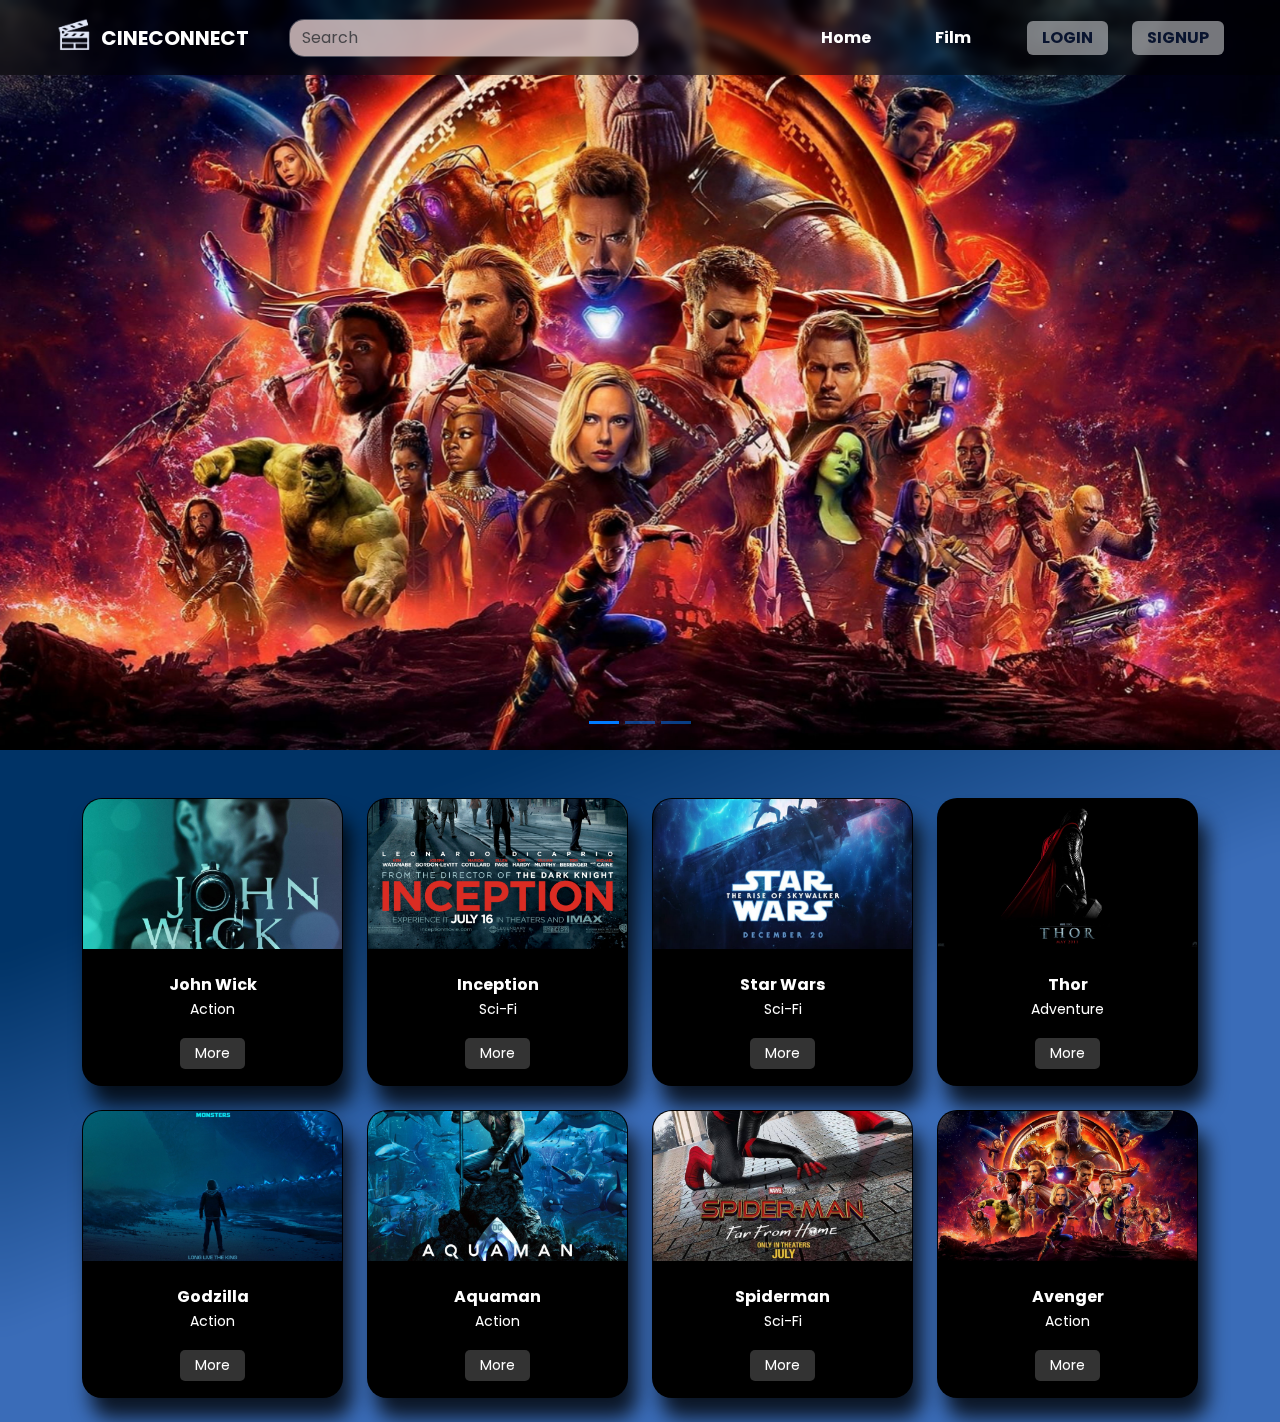
==== Front End/film.html @ a63e0bf9 "Updated" ====
<!DOCTYPE html>
<html lang="en">
<head>
    <meta charset="UTF-8">
    <meta name="viewport" content="width=device-width, initial-scale=1.0">
    <title>CINECONNECT</title>
    <link href="https://cdn.jsdelivr.net/npm/bootstrap@5.3.0/dist/css/bootstrap.min.css" rel="stylesheet">
    <link href="https://fonts.googleapis.com/css2?family=Poppins:wght@700&family=Roboto:wght@400&display=swap" rel="stylesheet">
    <link rel="stylesheet" href="https://cdnjs.cloudflare.com/ajax/libs/font-awesome/5.15.3/css/all.min.css" integrity="sha512-iBBXm8fW90+nuLcSKlbmrPcLa0OT92xO1BIsZ+ywDWZCvqsWgccV3gFoRBv0z+8dLJgyAHIhR35VZc2oM/gI1w==" crossorigin="anonymous" referrerpolicy="no-referrer" />
    <link rel="stylesheet" href="./css/style.css">
</head>
<body>
    <nav class="navbar navbar-expand-lg navbar-custom fixed">
        <!-- Logo and Brand Name -->
        <img class="logo" src="./assets/img/Logo.png" alt="Logo">
        <a class="navbar-brand d-flex align-items-center" href="./index.html">CINECONNECT</a>
    
        <!-- Search Bar -->
        <form class="d-flex ms-4">
            <div class="position-relative">
                <input class="form-control search-bar" type="search" placeholder="Search" aria-label="Search">
                <i class="fas fa-search search-icon"></i>
            </div>
        </form>
        <!-- Toggle button for mobile view -->
        <button class="navbar-toggler" type="button" data-bs-toggle="collapse" data-bs-target="#navbarNav" aria-controls="navbarNav" aria-expanded="false" aria-label="Toggle navigation">
            <span class="navbar-toggler-icon"></span>
        </button>
    
        <!-- Navbar Links and Buttons -->
        <div class="collapse navbar-collapse justify-content-end" id="navbarNav">
            <ul class="navbar-nav">
                <li class="nav-item">
                    <a class="nav-link me-5" href="./index.html">Home</a>
                </li>
                <li class="nav-item">
                    <a class="nav-link me-5" href="./film.html">Film</a>
                </li>
            </ul>
            <a href="./login.html" class="btn btn-login me-4">LOGIN</a>
            <a href="./signup.html" class="btn btn-signup me-2">SIGNUP</a>
        </div>
    </nav>
    
<div id="carouselExampleIndicators" class="carousel slide" data-bs-ride="carousel" data-bs-interval="2000">
    <div class="carousel-indicators">
        <button type="button" data-bs-target="#carouselExampleIndicators" data-bs-slide-to="0" class="active" aria-current="true" aria-label="Slide 1"></button>
        <button type="button" data-bs-target="#carouselExampleIndicators" data-bs-slide-to="1" aria-label="Slide 2"></button>
        <button type="button" data-bs-target="#carouselExampleIndicators" data-bs-slide-to="2" aria-label="Slide 3"></button>
    </div>
    <div class="carousel-inner">
        <div class="carousel-item active">
            <img src="./assets/img/Endgame.jpg" class="d-block w-100" alt="Image 1" height="750">
        </div>
        <div class="carousel-item">
            <img src="./assets/img/Spiderman.jpg" class="d-block w-100" alt="Image 2" height="750">
        </div>
        <div class="carousel-item">
            <img src="./assets/img/Thor.jpg" class="d-block w-100" alt="Image 3" height="750">
        </div>
    </div>

</div>

<div class="container mt-5">
    <div class="row" id="film-list">
    <!-- Movie Card: John Wick -->
    <div class="col-md-3 mb-4">
        <div class="card movie-card">
        <img src="assets/img/John.jpg" class="card-img-top" alt="John Wick">
        <div class="card-body text-center">
            <h5 class="card-title">John Wick</h5>
            <p class="card-text">Action</p>
            <div class="stars">
            <i class="fa fa-star" style="color: gold;"></i>
            <i class="fa fa-star" style="color: gold;"></i>
            <i class="fa fa-star" style="color: gold;"></i>
            <i class="fa fa-star" style="color: gold;"></i>
            <i class="fa fa-star-half-alt" style="color: gold;"></i>
            </div>
            <button class="btn btn-dark mt-2">More</button>
        </div>
        </div>
    </div>

    <!-- Movie Card: Inception -->
    <div class="col-md-3 mb-4">
        <div class="card movie-card">
        <img src="assets/img/inception.jpg" class="card-img-top" alt="Inception">
        <div class="card-body text-center">
            <h5 class="card-title">Inception</h5>
            <p class="card-text">Sci-Fi</p>
            <div class="stars">
            <i class="fa fa-star" style="color: gold;"></i>
            <i class="fa fa-star" style="color: gold;"></i>
            <i class="fa fa-star" style="color: gold;"></i>
            <i class="fa fa-star" style="color: gold;"></i>
            <i class="fa fa-star" style="color: gold;"></i>
            </div>
            <button class="btn btn-dark mt-2">More</button>
        </div>
        </div>
    </div>

    <!-- Movie Card: Star Wars -->
    <div class="col-md-3 mb-4">
        <div class="card movie-card">
        <img src="assets/img/StarWars.jpg" class="card-img-top" alt="Star Wars">
        <div class="card-body text-center">
            <h5 class="card-title">Star Wars</h5>
            <p class="card-text">Sci-Fi</p>
            <div class="stars">
            <i class="fa fa-star" style="color: gold;"></i>
            <i class="fa fa-star" style="color: gold;"></i>
            <i class="fa fa-star" style="color: gold;"></i>
            <i class="fa fa-star" style="color: gold;"></i>
            </div>
            <button class="btn btn-dark mt-2">More</button>
        </div>
        </div>
    </div>

    <!-- Movie Card: Thor -->
    <div class="col-md-3 mb-4">
        <div class="card movie-card">
        <img src="assets/img/Thor.jpg" class="card-img-top" alt="Thor">
        <div class="card-body text-center">
            <h5 class="card-title">Thor</h5>
            <p class="card-text">Adventure</p>
            <div class="stars">
            <i class="fa fa-star" style="color: gold;"></i>
            <i class="fa fa-star" style="color: gold;"></i>
            <i class="fa fa-star" style="color: gold;"></i>
            <i class="fa fa-star" style="color: gold;"></i>
            <i class="fa fa-star-half-alt" style="color: gold;"></i>
            </div>
            <button class="btn btn-dark mt-2">More</button>
        </div>
        </div>
    </div>

    <!-- Movie Card: Godzilla -->
    <div class="col-md-3 mb-4">
        <div class="card movie-card">
        <img src="assets/img/Godzila.jpg" class="card-img-top" alt="Godzilla">
        <div class="card-body text-center">
            <h5 class="card-title">Godzilla</h5>
            <p class="card-text">Action</p>
            <div class="stars">
            <i class="fa fa-star" style="color: gold;"></i>
            <i class="fa fa-star" style="color: gold;"></i>
            <i class="fa fa-star" style="color: gold;"></i>
            </div>
            <button class="btn btn-dark mt-2">More</button>
        </div>
        </div>
    </div>

    <!-- Movie Card: Aquaman -->
    <div class="col-md-3 mb-4">
        <div class="card movie-card">
        <img src="assets/img/Aquaman.jpg" class="card-img-top" alt="Aquaman">
        <div class="card-body text-center">
            <h5 class="card-title">Aquaman</h5>
            <p class="card-text">Action</p>
            <div class="stars">
            <i class="fa fa-star" style="color: gold;"></i>
            <i class="fa fa-star" style="color: gold;"></i>
            </div>
            <button class="btn btn-dark mt-2">More</button>
        </div>
        </div>
    </div>

    <!-- Movie Card: Spiderman -->
    <div class="col-md-3 mb-4">
        <div class="card movie-card">
        <img src="assets/img/Spiderman.jpg" class="card-img-top" alt="Spiderman">
        <div class="card-body text-center">
            <h5 class="card-title">Spiderman</h5>
            <p class="card-text">Sci-Fi</p>
            <div class="stars">
            <i class="fa fa-star" style="color: gold;"></i>
            <i class="fa fa-star" style="color: gold;"></i>
            <i class="fa fa-star" style="color: gold;"></i>
            <i class="fa fa-star" style="color: gold;"></i>
            </div>
            <button class="btn btn-dark mt-2">More</button>
        </div>
        </div>
    </div>

    <!-- Movie Card: Avenger -->
    <div class="col-md-3 mb-4">
        <div class="card movie-card">
        <img src="assets/img/Endgame.jpg" class="card-img-top" alt="Avenger">
        <div class="card-body text-center">
            <h5 class="card-title">Avenger</h5>
            <p class="card-text">Action</p>
            <div class="stars">
            <i class="fa fa-star" style="color: gold;"></i>
            <i class="fa fa-star" style="color: gold;"></i>
            <i class="fa fa-star" style="color: gold;"></i>
            <i class="fa fa-star" style="color: gold;"></i>
            <i class="fa fa-star" style="color: gold;"></i>
            </div>
            <button class="btn btn-dark mt-2">More</button>
        </div>
        </div>
    </div>
    </div>
</div>
<script src="https://cdn.jsdelivr.net/npm/bootstrap@5.3.0/dist/js/bootstrap.bundle.min.js"></script>

</body>    
</html>
---- Front End/css/style.css ----
@import url("https://fonts.googleapis.com/css2?family=Poppins:wght@400;500&display=swap");

/* Global styles */
body {
    background: rgb(0,51,102);
    background: linear-gradient(159deg, rgba(0,51,102,1) 50%, rgb(58, 108, 184) 70%);
        
    color: hsl(0, 0%, 100%);
    backdrop-filter: blur(10px);
}

body, input, button {
    font-size: 1rem;
    font-family: "Poppins", sans-serif;
}

/* Hide scrollbars */
*::-webkit-scrollbar {
    display: none;
}

/* Navbar custom styles */
.navbar-custom {
    background: rgba(0, 0, 0, 0.5); /* Dark transparent background */
    backdrop-filter: blur(5px);
    position: absolute;
    width: 100%;
    z-index: 10;
    padding: 1rem 3rem;
}

.navbar-toggler {
    background-color: rgb(169, 169, 146);
}

.logo {
    margin-top: -7px;
    height: 50px;
}

.navbar-brand, 
.nav-link, 
.btn-login, 
.btn-signup {
    color: white;
    font-family: "Poppins", sans-serif;
    font-weight: bold;
    text-decoration: none;
}

/* Navbar brand hover, focus, and active state */
.navbar-brand:hover, 
.navbar-brand:focus, 
.navbar-brand:active {
    color: #9EB3C2;
    border: none;
    outline: none;
}

/* Navbar link styles */
.nav-link {
    color: white; /* Default color */
    text-decoration: none; /* Remove underline */
    margin-right: 20px;
    position: relative;
    cursor: pointer;
    transition: color 0.3s ease; /* Smooth transition */
}

/* Keep the text white on focus, active, or visited */
.nav-link:focus, 
.nav-link:active, 
.nav-link:visited {
    color: white;
    text-decoration: none;
}

/* Hover effect for nav links */
.nav-link:hover {
    color: #9EB3C2;
}

/* Underline animation */
.nav-link::after {
    content: "";
    position: absolute;
    left: 0;
    bottom: -2px;
    width: 0;
    height: 2px;
    background-color: #9EB3C2;
    transition: width 0.3s ease;
}

.nav-link:hover::after, 
.nav-link:focus::after, 
.nav-link:active::after {
    width: 100%; /* Expands underline */
}

/* Search bar styles */
.search-bar {
    width: 350px;
    background-color: rgba(216, 195, 195, 0.842);
    border-radius: 15px;
    color: white;
    border: 1px solid rgba(255, 255, 255, 0.3);
    font-size: 16px;
}
.search-icon {  
    position: absolute;
    top: 30%;
    right: 10px;
    font-size: 16px;
    color: black;
}


/* Button styles */
.btn-login, 
.btn-signup {
    padding: 5px 15px;
    color: rgb(9, 20, 47);
    background-color: rgba(197, 198, 201, 0.6);
    border: none;
    transition: background-color 0.3s ease;
}

/* Login button hover effect */
.btn-login:hover {
    background-color: #DF645A;
    color: white;
}

/* Signup button hover effect */
.btn-signup:hover {
    background-color: #E9DEC8;
    color: rgb(0, 0, 0);
}

/* Carousel item styles */
.carousel-item img {
    object-fit: cover;
}

/* Carousel indicators */
.carousel-indicators [data-bs-target] {
    background-color: #007bff;
}

/* Movie card styles */
.movie-card { 
    background-color: #000000; /* Black background for the card */
    border-radius: 20px;      /* Rounded corners */
    overflow: hidden;         /* Ensure no overflow from child elements */
    box-shadow: 9px 20px 20px rgba(0, 0, 0, 0.8); /* Subtle shadow for depth */
    text-align: center;       /* Center-align text inside the card */
}

/* Movie card image styles */
.card-img-top {
    height: 150px;           /* Fixed height for consistent layout */
    object-fit: cover;       /* Ensure image fills the container proportionally */
}

/* Movie card title styles */
.card-title {
    font-size: 16px;         /* Font size for the title */
    font-weight: bold;       /* Bold font for emphasis */
    color: #ffffff;          /* White text */
    margin: 10px 0 5px;      /* Spacing around the title */
}

/* Movie card text styles */
.card-text {
    font-size: 14px;         /* Slightly smaller font for genre text */
    color: #ffffff;          /* White text for better readability */
    margin-bottom: 10px;     /* Space between text and stars */
}

/* Star ratings */
.stars {
    color: #c8af3d;          /* Gold color for stars */
    font-size: 14px;         /* Optional: Adjust star size */
}

/* Movie card button styles */
.btn-dark {
    font-size: 14px;         /* Font size for buttons */
    padding: 5px 15px;       /* Padding for comfortable clickable area */
    background-color: #333;  /* Dark gray button background */
    color: white;            /* White text */
    border: none;            /* Remove border */
    border-radius: 5px;      /* Add slight rounding for buttons */
}

/* Movie card button hover effect */
.btn-dark:hover {
    background-color: white; /* Change background to white on hover */
    color: black;            /* Text color changes to black */
    font-weight: bolder;     /* Make text bold */
}
.login-wrapper {
    display: flex;
    justify-content: center;
    align-items: center;
    min-height: 100vh;
    background: url('../../assets/img/login-bg.png') no-repeat center center/cover;
}

.form-container {
    background: rgba(87, 36, 36, 0.1); /* Semi-transparent white */
    border: 1px solid rgba(255, 255, 255, 0.3);
    padding: 2.5rem 2rem;
    border-radius: 1rem;
    backdrop-filter: blur(10px);
    box-shadow: 0 4px 20px rgba(0, 0, 0, 0.2);
    width: 100%;
    max-width: 500px;
}

.login__title {
    text-align: center;
    font-size: 1.75rem;
    font-weight: 500;
    margin-bottom: 1.5rem;
    color: #fff;
}

.form-group {
    position: relative;
    margin-bottom: 1.5rem;
}

.login__input {
    width: 100%;
    padding: 0.75rem 2.5rem 0.75rem 2.5rem; /* space for icon */
    background: transparent;
    color: #fff;
    border: none;
    border-bottom: 1px solid rgba(255, 255, 255, 0.5);
    border-radius: 0;
}

.login__input::placeholder {
    color: rgba(255, 255, 255, 0.5);
    font-size: 0.875rem;
}

.login__label {
    position: absolute;
    top: 50%;
    left: 2.5rem; /* Aligned with icon */
    transform: translateY(-50%);
    color: rgba(255, 255, 255, 0.7);
    font-size: 0.875rem;
    pointer-events: none;
}

.login__icon {
    position: absolute;
    top: 50%;
    left: 0.75rem;
    transform: translateY(-50%);
    color: rgba(255, 255, 255, 0.7);
    font-size: 1.25rem;
}

.login__eye {
    position: absolute;
    top: 50%;
    right: 1rem;
    transform: translateY(-50%);
    cursor: pointer;
    color: rgba(255, 255, 255, 0.7);
    font-size: 1.25rem;
}

.login__button {
    width: 100%;
    background-color: rgba(255, 255, 255, 0.8);
    color: #333;
    font-weight: 500;
    border: none;
    padding: 0.75rem;
    margin-top: 1.5rem;
}

.login__extra-options {
    display: flex;
    justify-content: space-between;
    align-items: center;
    font-size: 0.875rem;
    color: rgba(255, 255, 255, 0.7);
    margin-top: 1rem;
}
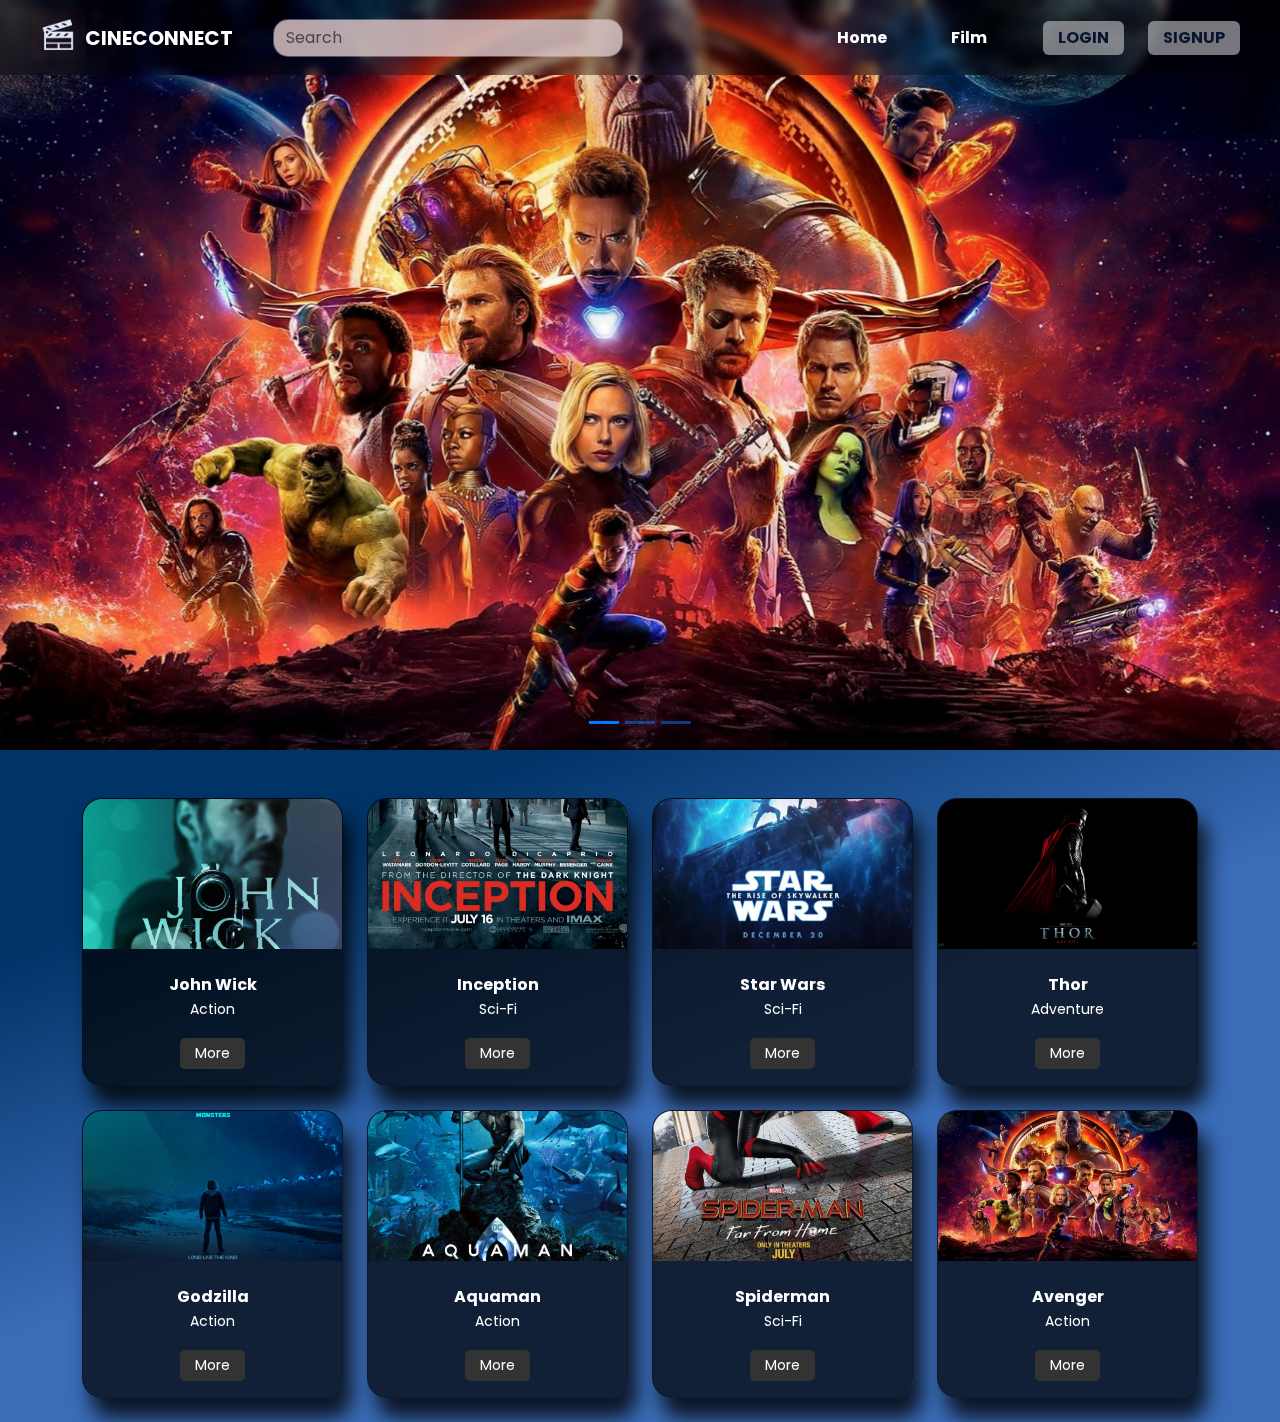
==== commit a462e08e: "Updated" ====
--- a/Front End/film.html
+++ b/Front End/film.html
@@ -10,7 +10,7 @@
     <link rel="stylesheet" href="./css/style.css">
 </head>
 <body>
-    <nav class="navbar navbar-expand-lg navbar-custom fixed">
+    <nav class="navbar navbar-expand-lg navbar-custom">
         <!-- Logo and Brand Name -->
         <img class="logo" src="./assets/img/Logo.png" alt="Logo">
         <a class="navbar-brand d-flex align-items-center" href="./index.html">CINECONNECT</a>
--- a/Front End/css/style.css
+++ b/Front End/css/style.css
@@ -1,10 +1,9 @@
 @import url("https://fonts.googleapis.com/css2?family=Poppins:wght@400;500&display=swap");
 
 /* Global styles */
+
 body {
-    background: rgb(0,51,102);
     background: linear-gradient(159deg, rgba(0,51,102,1) 50%, rgb(58, 108, 184) 70%);
-        
     color: hsl(0, 0%, 100%);
     backdrop-filter: blur(10px);
 }
@@ -17,16 +16,17 @@
 /* Hide scrollbars */
 *::-webkit-scrollbar {
     display: none;
+
 }
 
 /* Navbar custom styles */
 .navbar-custom {
-    background: rgba(0, 0, 0, 0.5); /* Dark transparent background */
+    background: rgba(0, 0, 0, 0.354); /* Dark transparent background */
     backdrop-filter: blur(5px);
     position: absolute;
     width: 100%;
-    z-index: 10;
-    padding: 1rem 3rem;
+    z-index: 1;
+    padding: 1rem 2rem;
 }
 
 .navbar-toggler {
@@ -36,8 +36,8 @@
 .logo {
     margin-top: -7px;
     height: 50px;
-}
-
+    background-color: rgba(87, 36, 36, 0.1);
+}
 .navbar-brand, 
 .nav-link, 
 .btn-login, 
@@ -150,8 +150,8 @@
 
 /* Movie card styles */
 .movie-card { 
-    background-color: #000000; /* Black background for the card */
-    border-radius: 20px;      /* Rounded corners */
+    background-color: rgba(0, 0, 0, 0.70); /* Black with 66% opacity */
+    border-radius: 20px;    
     overflow: hidden;         /* Ensure no overflow from child elements */
     box-shadow: 9px 20px 20px rgba(0, 0, 0, 0.8); /* Subtle shadow for depth */
     text-align: center;       /* Center-align text inside the card */
